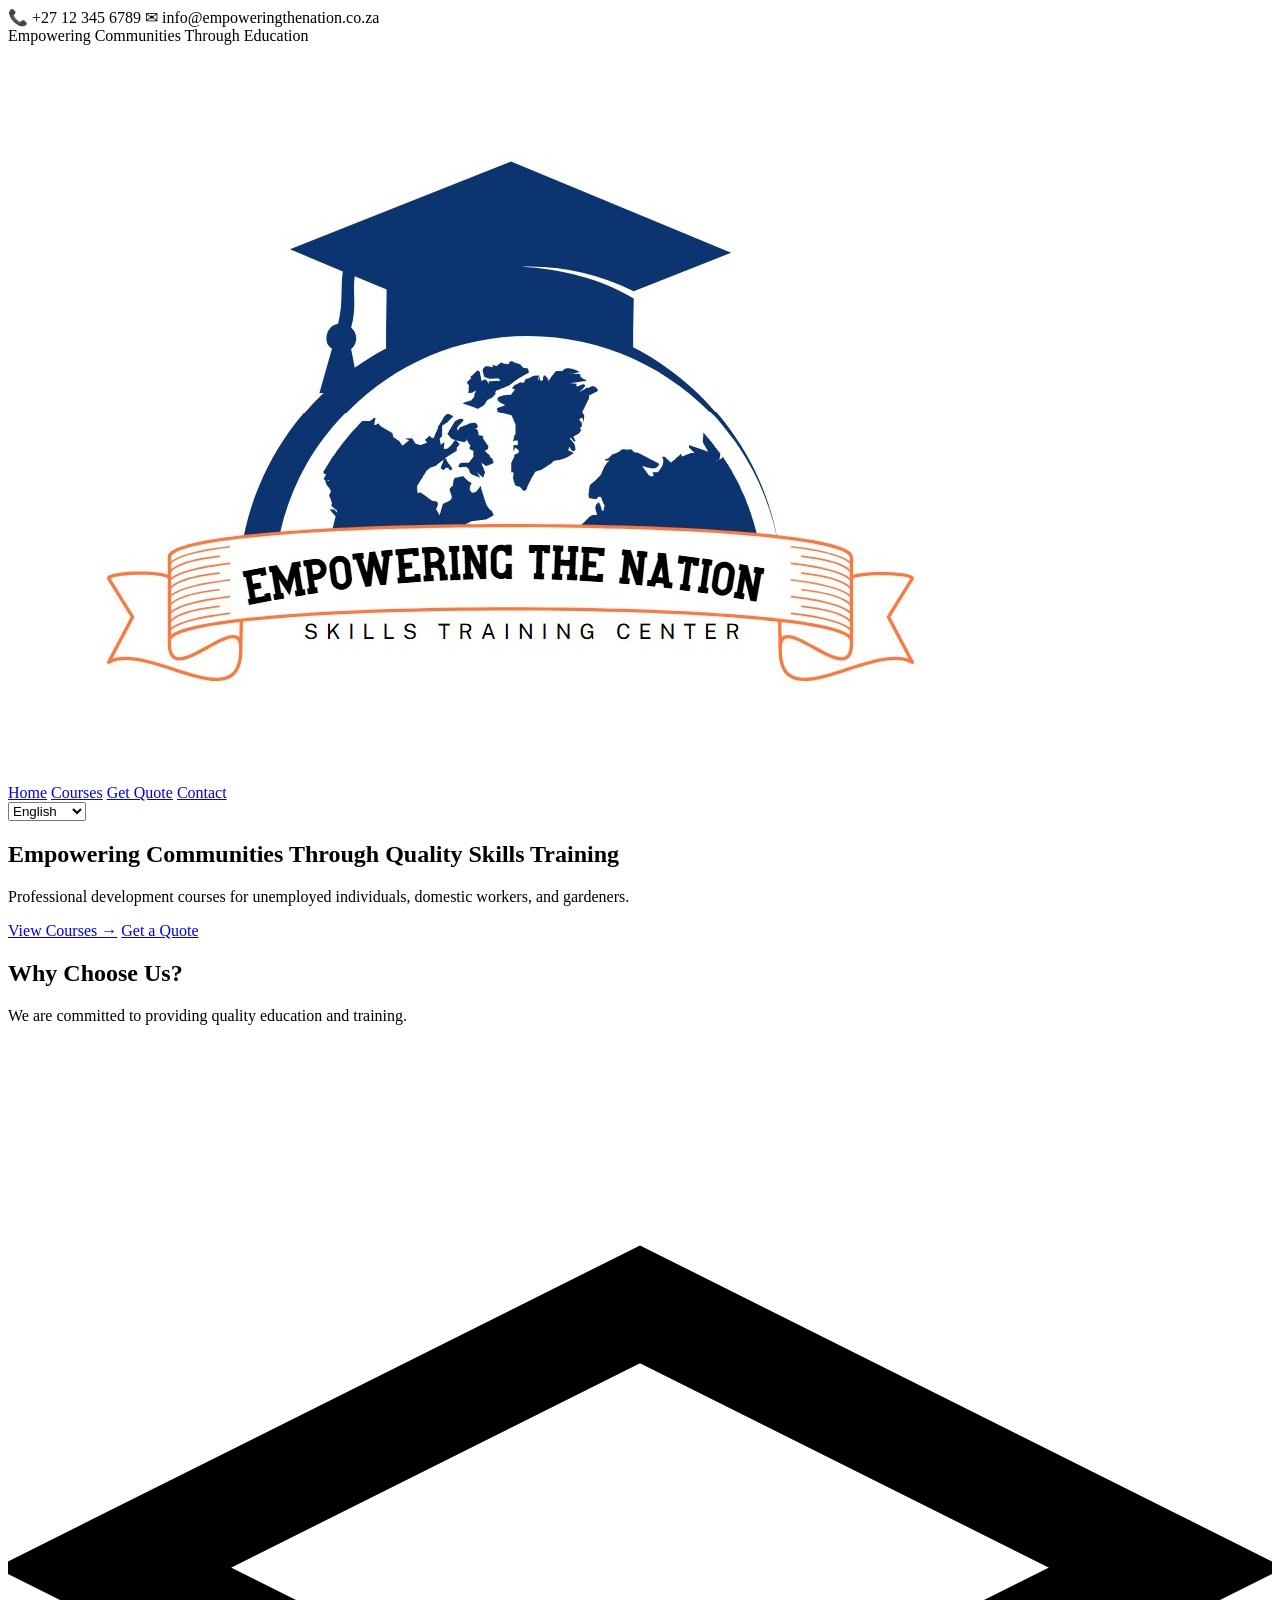
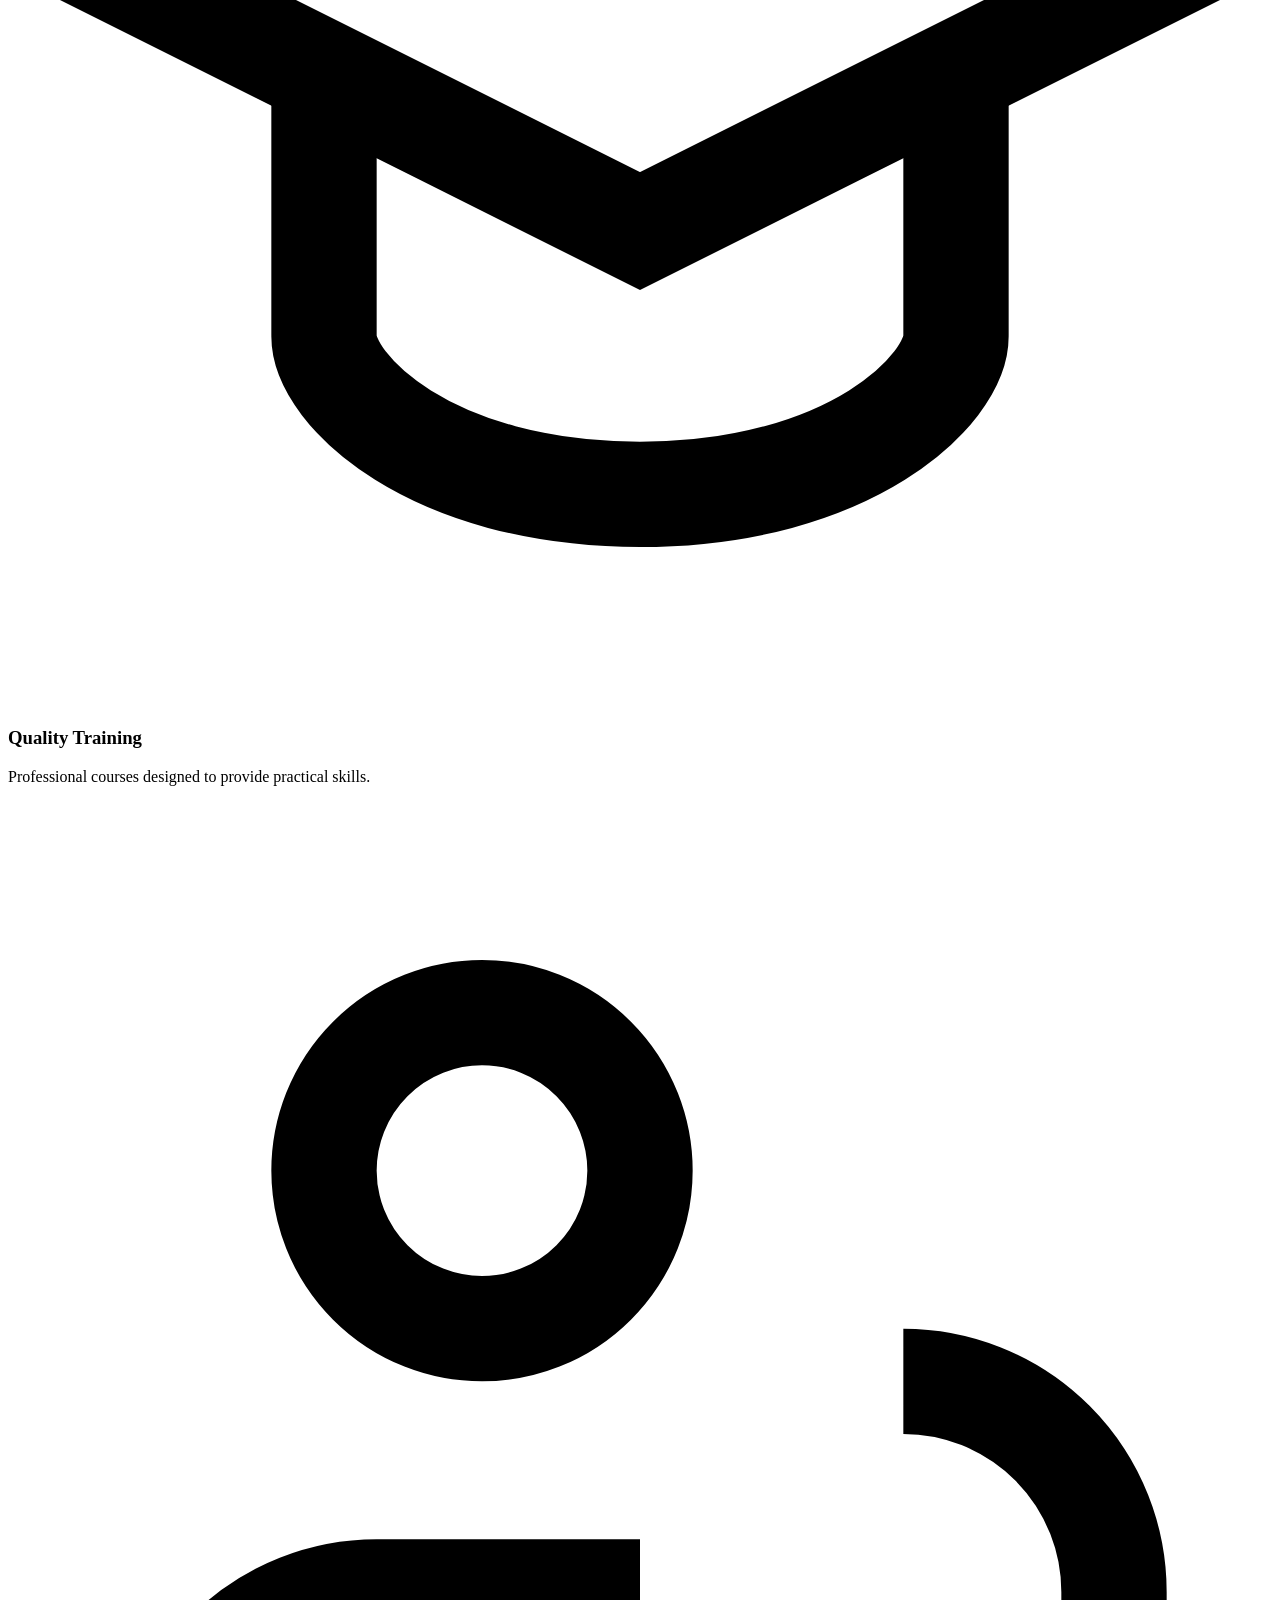
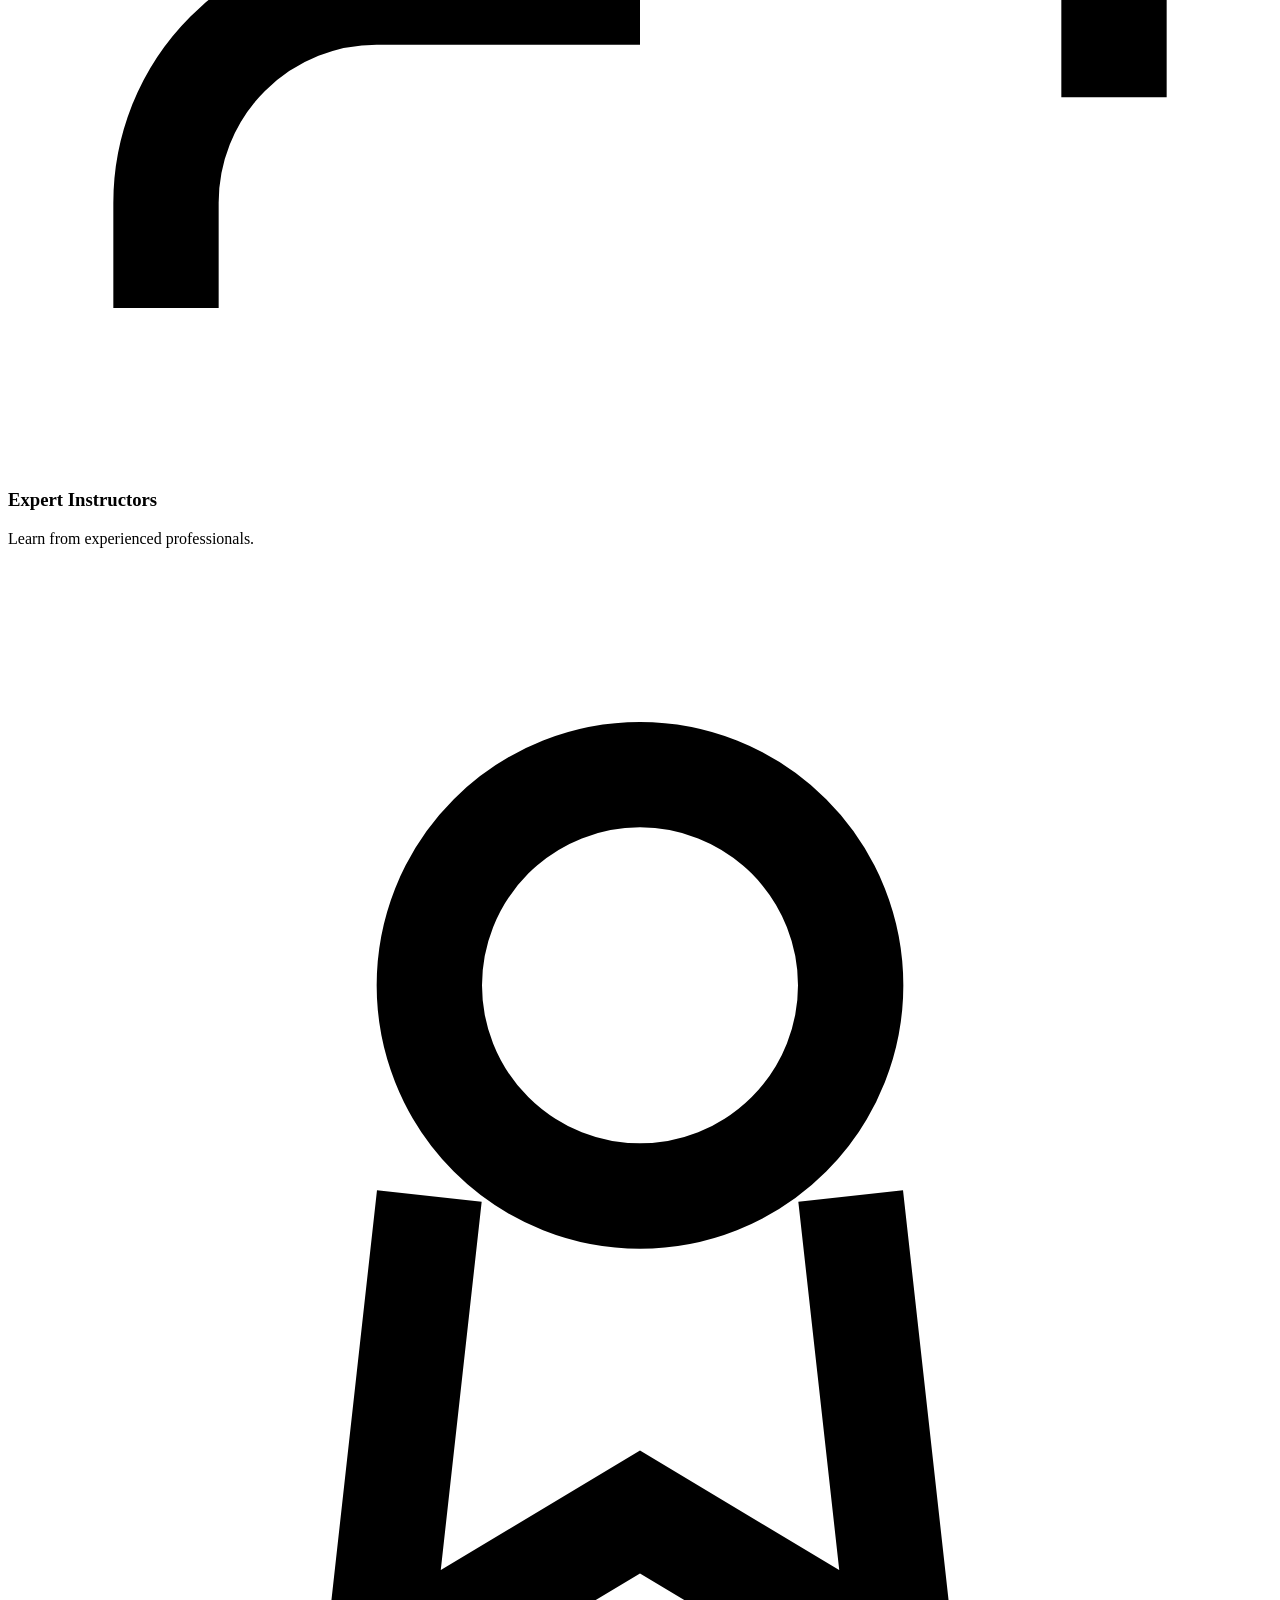
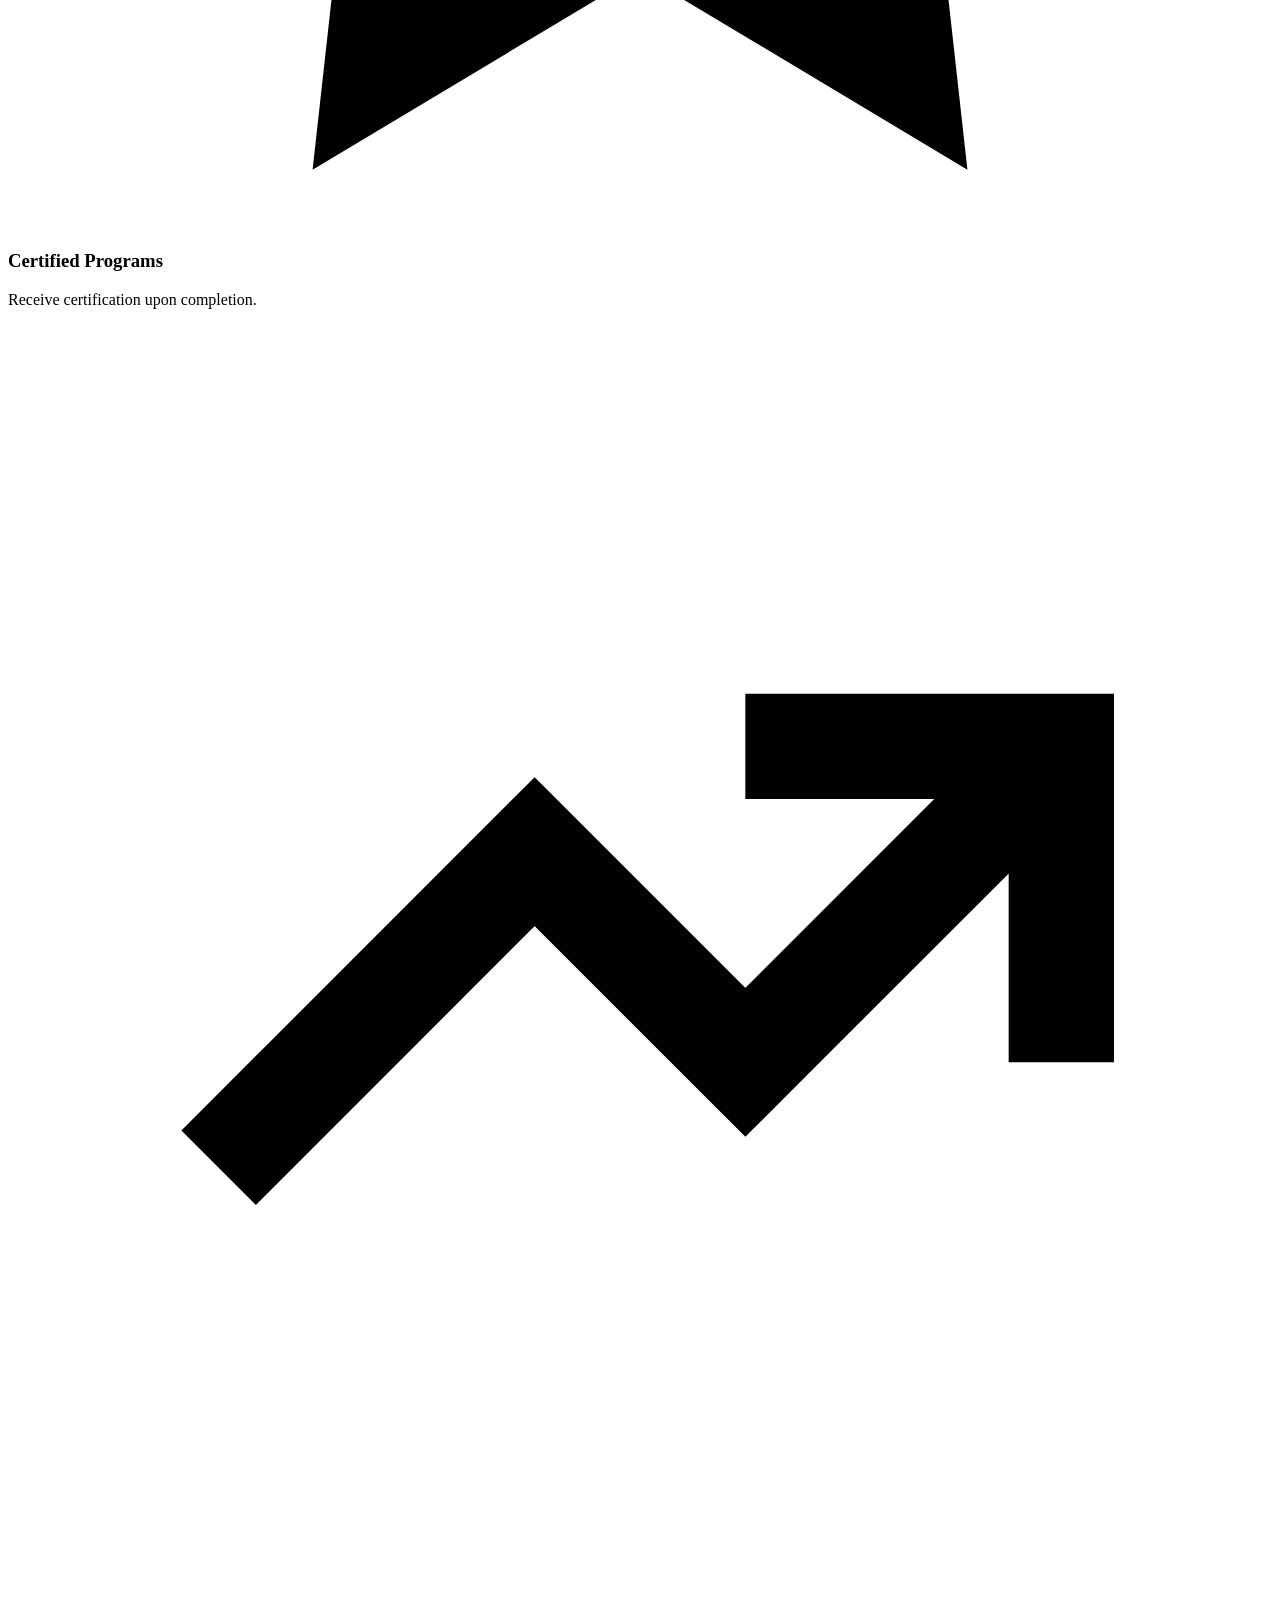
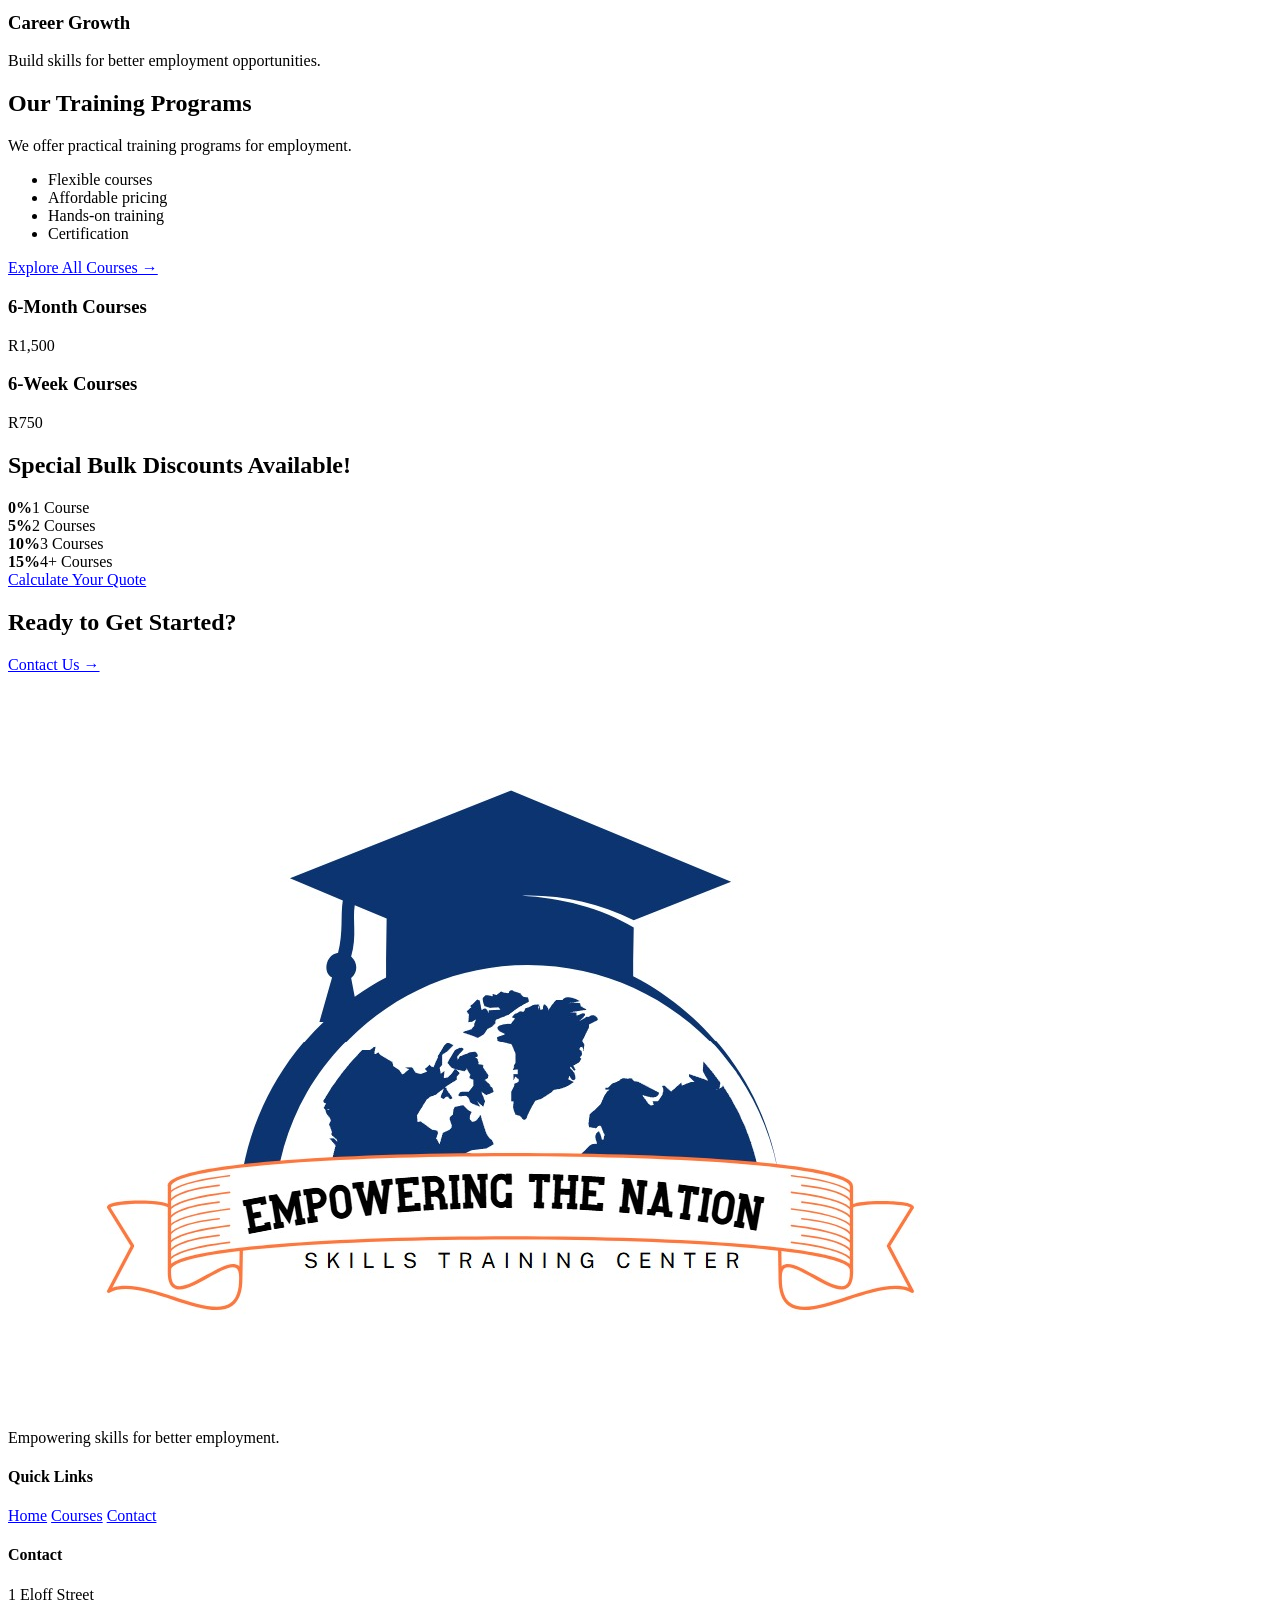
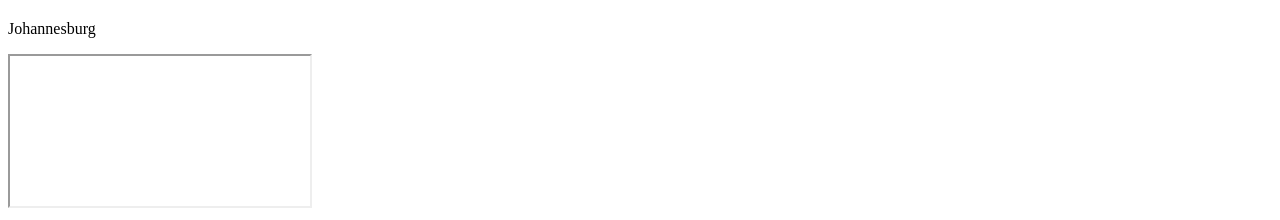
==== index.html @ 9f6699a8 "Initial commit" ====
<!DOCTYPE html>
<html lang="en">
<head>
  <meta charset="UTF-8" />
  <meta name="viewport" content="width=device-width, initial-scale=1.0"/>
  <title>Empowering the Nation | Home</title>
  <link rel="stylesheet" href="style.css"/>
</head>
<body>

<!-- TOP BAR -->
<div class="top-bar">
  <div class="container top-bar-inner">
    <div class="top-left">
      <span>📞 +27 12 345 6789</span>
      <span>✉ info@empoweringthenation.co.za</span>
    </div>
    <div class="top-right">
      <span>Empowering Communities Through Education</span>
    </div>
  </div>
</div>

<!-- HEADER -->
<header class="main-header">
  <div class="container nav-wrap">
    <img src="images/logo.png" class="logo-img"/>

    <nav class="main-nav">
      <a class="nav-link active" href="index.html">Home</a>
      <a class="nav-link" href="training-programs.html">Courses</a>
      <a class="nav-link" href="get-quote.html">Get Quote</a>
      <a class="nav-link" href="contact.html">Contact</a>
    </nav>

   <nav>
      <select id="language">
        <option>English</option>
        <option>Zulu</option>
        <option>Xhosa</option>
        <option>Afrikaans</option>
        <option>Sesotho</option>
      </select>
    </nav>
     
  </div>
</header>

<!-- HERO -->
<section class="hero">
  <div class="container">
    <h1>Empowering Communities Through Quality Skills Training</h1>
    <p class="hero-text">
      Professional development courses for unemployed individuals, domestic workers, and gardeners.
    </p>

    <div class="hero-buttons">
      <a href="training-programs.html" class="btn btn-primary">View Courses →</a>
      <a href="get-quote.html" class="btn btn-light">Get a Quote</a>
    </div>
  </div>
</section>

<!-- WHY SECTION -->
<section class="why-section">
  <div class="container">
    <h2>Why Choose Us?</h2>
    <p class="section-subtext">
      We are committed to providing quality education and training.
    </p>

    <div class="features-grid">

      <div class="feature-card">
        <div class="feature-icon">
          <svg viewBox="0 0 24 24" stroke="currentColor" fill="none" stroke-width="2">
            <path d="M2 10l10-5 10 5-10 5-10-5z"></path>
            <path d="M6 12v5c0 1 2 3 6 3s6-2 6-3v-5"></path>
          </svg>
        </div>
        <h3>Quality Training</h3>
        <p>Professional courses designed to provide practical skills.</p>
      </div>

      <div class="feature-card">
        <div class="feature-icon">
          <svg viewBox="0 0 24 24" stroke="currentColor" fill="none" stroke-width="2">
            <circle cx="9" cy="7" r="3"></circle>
            <path d="M17 11a4 4 0 0 1 4 4v2"></path>
            <path d="M3 21v-2a4 4 0 0 1 4-4h5"></path>
          </svg>
        </div>
        <h3>Expert Instructors</h3>
        <p>Learn from experienced professionals.</p>
      </div>

      <div class="feature-card">
        <div class="feature-icon">
          <svg viewBox="0 0 24 24" stroke="currentColor" fill="none" stroke-width="2">
            <circle cx="12" cy="8" r="4"></circle>
            <path d="M8 12l-1 9 5-3 5 3-1-9"></path>
          </svg>
        </div>
        <h3>Certified Programs</h3>
        <p>Receive certification upon completion.</p>
      </div>

      <div class="feature-card">
        <div class="feature-icon">
          <svg viewBox="0 0 24 24" stroke="currentColor" fill="none" stroke-width="2">
            <path d="M4 16l6-6 4 4 6-6"></path>
            <path d="M14 8h6v6"></path>
          </svg>
        </div>
        <h3>Career Growth</h3>
        <p>Build skills for better employment opportunities.</p>
      </div>

    </div>
  </div>
</section>

<!-- TRAINING -->
<section class="programs-preview">
  <div class="container preview-wrap">

    <div class="preview-left">
      <h2>Our Training Programs</h2>
      <p>We offer practical training programs for employment.</p>

      <ul class="benefits-list">
        <li>Flexible courses</li>
        <li>Affordable pricing</li>
        <li>Hands-on training</li>
        <li>Certification</li>
      </ul>

      <a href="#" class="btn preview-btn">Explore All Courses →</a>
    </div>

    <div class="preview-right">
      <div class="price-card blue-card">
        <h3>6-Month Courses</h3>
        <p>R1,500</p>
      </div>

      <div class="price-card orange-card">
        <h3>6-Week Courses</h3>
        <p>R750</p>
      </div>
    </div>

  </div>
</section>

<!-- BULK -->
<section class="bulk-home-section">
  <div class="container">
    <h2>Special Bulk Discounts Available!</h2>

    <div class="bulk-home-grid">
      <div class="bulk-home-card"><strong>0%</strong><span>1 Course</span></div>
      <div class="bulk-home-card"><strong>5%</strong><span>2 Courses</span></div>
      <div class="bulk-home-card"><strong>10%</strong><span>3 Courses</span></div>
      <div class="bulk-home-card"><strong>15%</strong><span>4+ Courses</span></div>
    </div>

    <a href="#" class="btn bulk-home-btn">Calculate Your Quote</a>
  </div>
</section>

<!-- READY -->
<section class="ready-white-section">
  <div class="container">
    <h2>Ready to Get Started?</h2>
    <a href="#" class="btn btn-primary">Contact Us →</a>
  </div>
</section>

<!-- FOOTER -->
<footer class="site-footer">
  <div class="container footer-grid">

    <div>
      <img src="images/logo.png" class="footer-logo-img"/>
      <p>Empowering skills for better employment.</p>
    </div>

    <div class="footer-links">
      <h4>Quick Links</h4>
      <a href="#">Home</a>
      <a href="#">Courses</a>
      <a href="#">Contact</a>
    </div>

    <div class="footer-contact">
      <h4>Contact</h4>
      <p>1 Eloff Street</p>
      <p>Johannesburg</p>
    </div>

    <div class="footer-map">
      <iframe src="https://www.google.com/maps?q=Johannesburg&output=embed"></iframe>
    </div>

  </div>
</footer>

</body>
</html>
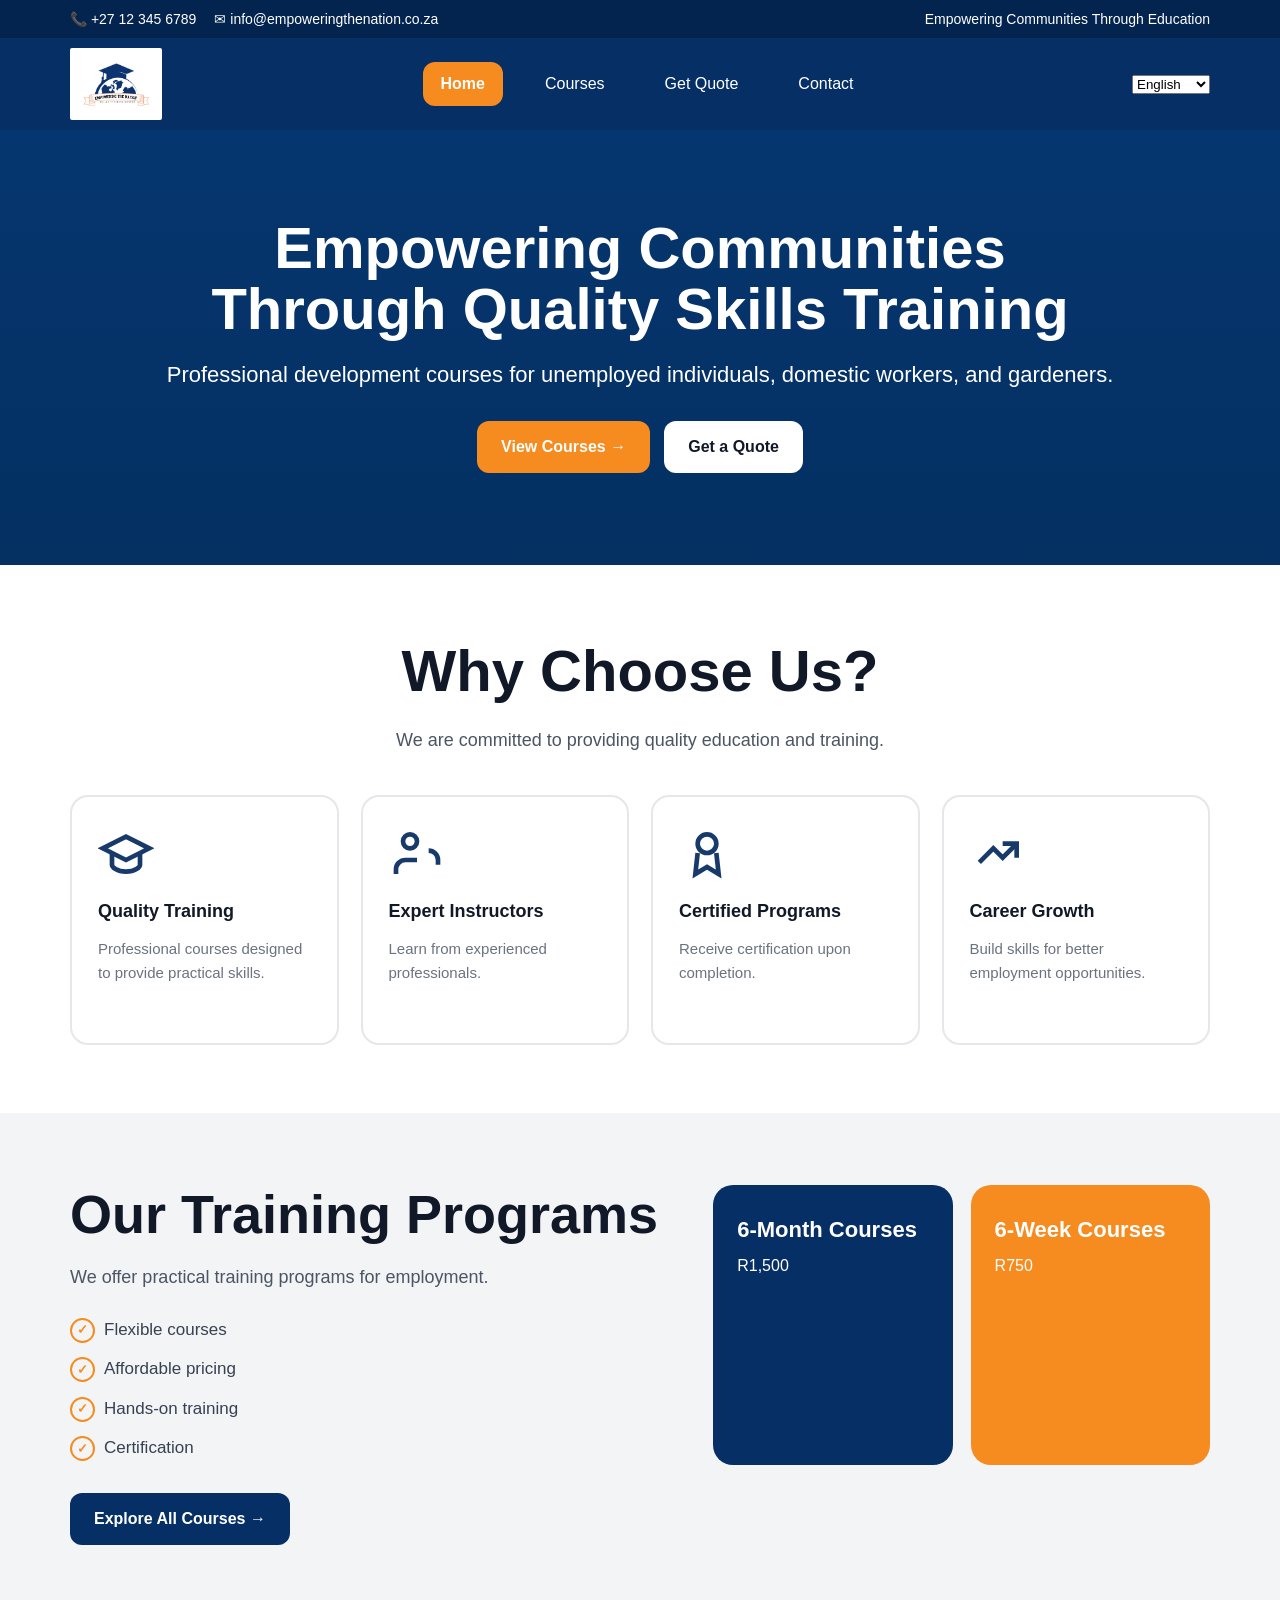
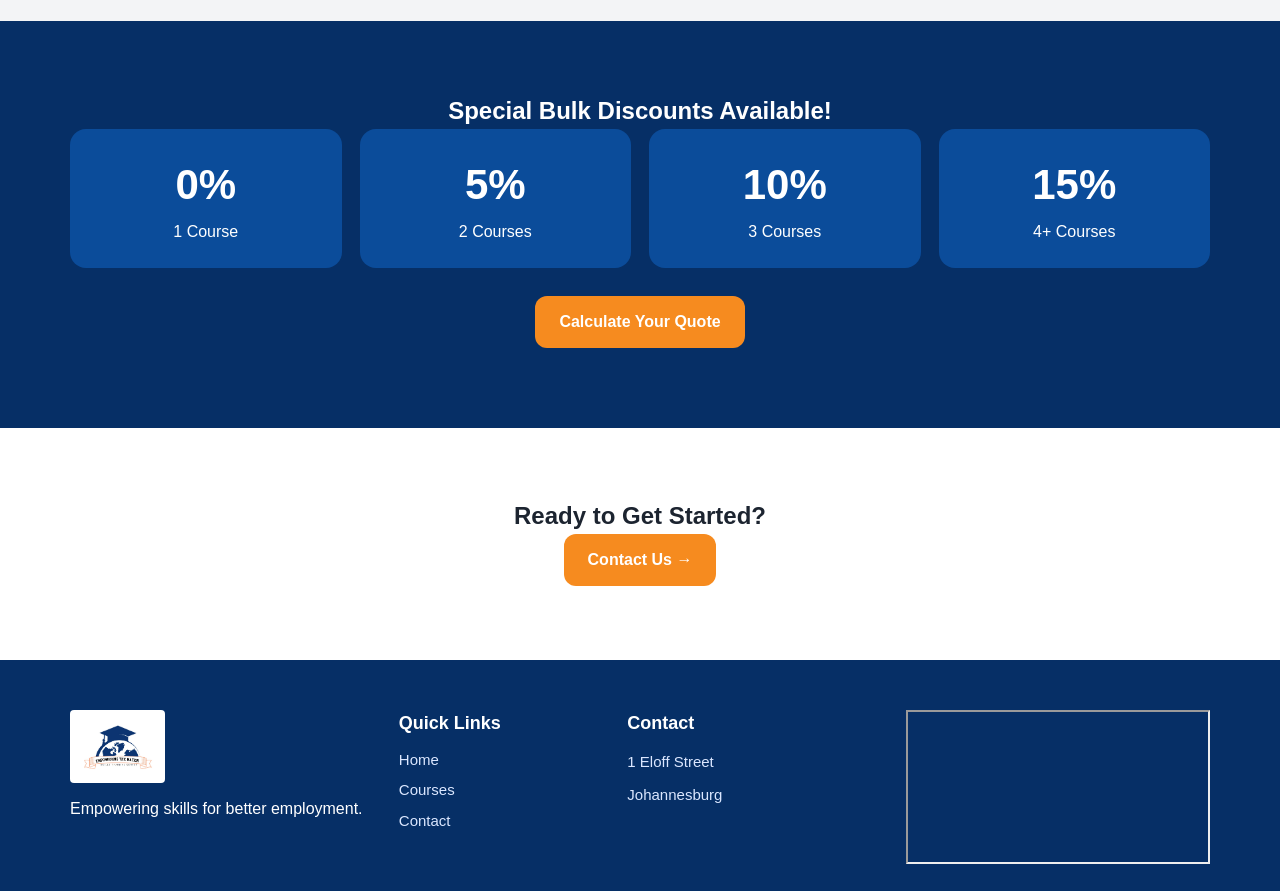
==== commit f5738330: "Updated course page with language selector" ====
--- a/index.html
+++ b/index.html
@@ -4,207 +4,727 @@
   <meta charset="UTF-8" />
   <meta name="viewport" content="width=device-width, initial-scale=1.0"/>
   <title>Empowering the Nation | Home</title>
-  <link rel="stylesheet" href="style.css"/>
+  <link rel="stylesheet" href="styles.css"/>
 </head>
 <body>
 
 <!-- TOP BAR -->
-<div class="top-bar">
-  <div class="container top-bar-inner">
-    <div class="top-left">
-      <span>📞 +27 12 345 6789</span>
-      <span>✉ info@empoweringthenation.co.za</span>
-    </div>
-    <div class="top-right">
-      <span>Empowering Communities Through Education</span>
-    </div>
+<div class="top-bar" id="top-bar">
+  <div class="container top-bar-inner" id="top-bar-inner">
+
+    <div class="top-left" id="top-left">
+      <span id="phone-text">📞 +27 12 345 6789</span>
+      <span id="email-text">✉ info@empoweringthenation.co.za</span>
+    </div>
+
+    <div class="top-right" id="top-right">
+      <span id="top-message">Empowering Communities Through Education</span>
+    </div>
+
   </div>
 </div>
 
 <!-- HEADER -->
-<header class="main-header">
-  <div class="container nav-wrap">
-    <img src="images/logo.png" class="logo-img"/>
-
-    <nav class="main-nav">
-      <a class="nav-link active" href="index.html">Home</a>
-      <a class="nav-link" href="training-programs.html">Courses</a>
-      <a class="nav-link" href="get-quote.html">Get Quote</a>
-      <a class="nav-link" href="contact.html">Contact</a>
+<header class="main-header" id="main-header">
+
+  <div class="container nav-wrap" id="nav-wrap">
+
+    <img 
+      src="images/logo.png" 
+      class="logo-img"
+      id="logo-img"
+      alt="Empowering the Nation Logo"
+    />
+
+    <!-- NAVIGATION -->
+    <nav class="main-nav" id="main-nav">
+      <a class="nav-link active" id="nav-home" href="index.html">Home</a>
+      <a class="nav-link" id="nav-courses" href="training-programs.html">Courses</a>
+      <a class="nav-link" id="nav-quote" href="get-quote.html">Get Quote</a>
+      <a class="nav-link" id="nav-contact" href="contact.html">Contact</a>
     </nav>
 
-   <nav>
-      <select id="language">
-        <option>English</option>
-        <option>Zulu</option>
-        <option>Xhosa</option>
-        <option>Afrikaans</option>
-        <option>Sesotho</option>
-      </select>
-    </nav>
-     
+   <select id="language">
+  <option value="en">English</option>
+  <option value="zu">Zulu</option>
+  <option value="xh">Xhosa</option>
+  <option value="af">Afrikaans</option>
+  <option value="st">Sesotho</option>
+</select>
+
   </div>
+
 </header>
 
-<!-- HERO -->
-<section class="hero">
-  <div class="container">
-    <h1>Empowering Communities Through Quality Skills Training</h1>
-    <p class="hero-text">
+<!-- HERO SECTION -->
+<section class="hero" id="hero-section">
+
+  <div class="container" id="hero-container">
+
+    <h1 id="hero-title">
+      Empowering Communities Through Quality Skills Training
+    </h1>
+
+    <p class="hero-text" id="hero-text">
       Professional development courses for unemployed individuals, domestic workers, and gardeners.
     </p>
 
-    <div class="hero-buttons">
-      <a href="training-programs.html" class="btn btn-primary">View Courses →</a>
-      <a href="get-quote.html" class="btn btn-light">Get a Quote</a>
-    </div>
+    <div class="hero-buttons" id="hero-buttons">
+
+      <a 
+        href="training-programs.html" 
+        class="btn btn-primary"
+        id="view-courses-btn"
+      >
+        View Courses →
+      </a>
+
+      <a 
+        href="get-quote.html" 
+        class="btn btn-light"
+        id="get-quote-btn"
+      >
+        Get a Quote
+      </a>
+
+    </div>
+
   </div>
+
 </section>
 
 <!-- WHY SECTION -->
-<section class="why-section">
-  <div class="container">
-    <h2>Why Choose Us?</h2>
-    <p class="section-subtext">
+<section class="why-section" id="why-section">
+
+  <div class="container" id="why-container">
+
+    <h2 id="why-title">Why Choose Us?</h2>
+
+    <p class="section-subtext" id="why-text">
       We are committed to providing quality education and training.
     </p>
 
-    <div class="features-grid">
-
-      <div class="feature-card">
-        <div class="feature-icon">
+    <!-- FEATURES -->
+    <div class="features-grid" id="features-grid">
+
+      <!-- FEATURE 1 -->
+      <div class="feature-card" id="feature-card-1">
+
+        <div class="feature-icon" id="feature-icon-1">
           <svg viewBox="0 0 24 24" stroke="currentColor" fill="none" stroke-width="2">
             <path d="M2 10l10-5 10 5-10 5-10-5z"></path>
             <path d="M6 12v5c0 1 2 3 6 3s6-2 6-3v-5"></path>
           </svg>
         </div>
-        <h3>Quality Training</h3>
-        <p>Professional courses designed to provide practical skills.</p>
-      </div>
-
-      <div class="feature-card">
-        <div class="feature-icon">
+
+        <h3 id="quality-title">Quality Training</h3>
+
+        <p id="quality-text">
+          Professional courses designed to provide practical skills.
+        </p>
+
+      </div>
+
+      <!-- FEATURE 2 -->
+      <div class="feature-card" id="feature-card-2">
+
+        <div class="feature-icon" id="feature-icon-2">
           <svg viewBox="0 0 24 24" stroke="currentColor" fill="none" stroke-width="2">
             <circle cx="9" cy="7" r="3"></circle>
             <path d="M17 11a4 4 0 0 1 4 4v2"></path>
             <path d="M3 21v-2a4 4 0 0 1 4-4h5"></path>
           </svg>
         </div>
-        <h3>Expert Instructors</h3>
-        <p>Learn from experienced professionals.</p>
-      </div>
-
-      <div class="feature-card">
-        <div class="feature-icon">
+
+        <h3 id="expert-title">Expert Instructors</h3>
+
+        <p id="expert-text">
+          Learn from experienced professionals.
+        </p>
+
+      </div>
+
+      <!-- FEATURE 3 -->
+      <div class="feature-card" id="feature-card-3">
+
+        <div class="feature-icon" id="feature-icon-3">
           <svg viewBox="0 0 24 24" stroke="currentColor" fill="none" stroke-width="2">
             <circle cx="12" cy="8" r="4"></circle>
             <path d="M8 12l-1 9 5-3 5 3-1-9"></path>
           </svg>
         </div>
-        <h3>Certified Programs</h3>
-        <p>Receive certification upon completion.</p>
-      </div>
-
-      <div class="feature-card">
-        <div class="feature-icon">
+
+        <h3 id="certified-title">Certified Programs</h3>
+
+        <p id="certified-text">
+          Receive certification upon completion.
+        </p>
+
+      </div>
+
+      <!-- FEATURE 4 -->
+      <div class="feature-card" id="feature-card-4">
+
+        <div class="feature-icon" id="feature-icon-4">
           <svg viewBox="0 0 24 24" stroke="currentColor" fill="none" stroke-width="2">
             <path d="M4 16l6-6 4 4 6-6"></path>
             <path d="M14 8h6v6"></path>
           </svg>
         </div>
-        <h3>Career Growth</h3>
-        <p>Build skills for better employment opportunities.</p>
-      </div>
-
-    </div>
+
+        <h3 id="career-title">Career Growth</h3>
+
+        <p id="career-text">
+          Build skills for better employment opportunities.
+        </p>
+
+      </div>
+
+    </div>
+
   </div>
+
 </section>
 
-<!-- TRAINING -->
-<section class="programs-preview">
-  <div class="container preview-wrap">
-
-    <div class="preview-left">
-      <h2>Our Training Programs</h2>
-      <p>We offer practical training programs for employment.</p>
-
-      <ul class="benefits-list">
-        <li>Flexible courses</li>
-        <li>Affordable pricing</li>
-        <li>Hands-on training</li>
-        <li>Certification</li>
+<!-- TRAINING PROGRAMS -->
+<section class="programs-preview" id="programs-preview">
+
+  <div class="container preview-wrap" id="preview-wrap">
+
+    <!-- LEFT -->
+    <div class="preview-left" id="preview-left">
+
+      <h2 id="programs-title">Our Training Programs</h2>
+
+      <p id="programs-text">
+        We offer practical training programs for employment.
+      </p>
+
+      <ul class="benefits-list" id="benefits-list">
+        <li id="benefit-1">Flexible courses</li>
+        <li id="benefit-2">Affordable pricing</li>
+        <li id="benefit-3">Hands-on training</li>
+        <li id="benefit-4">Certification</li>
       </ul>
 
-      <a href="#" class="btn preview-btn">Explore All Courses →</a>
-    </div>
-
-    <div class="preview-right">
-      <div class="price-card blue-card">
-        <h3>6-Month Courses</h3>
-        <p>R1,500</p>
-      </div>
-
-      <div class="price-card orange-card">
-        <h3>6-Week Courses</h3>
-        <p>R750</p>
-      </div>
+      <a href="#" class="btn preview-btn" id="explore-courses-btn">
+        Explore All Courses →
+      </a>
+
+    </div>
+
+    <!-- RIGHT -->
+    <div class="preview-right" id="preview-right">
+
+      <div class="price-card blue-card" id="six-month-card">
+        <h3 id="six-month-title">6-Month Courses</h3>
+        <p id="six-month-price">R1,500</p>
+      </div>
+
+      <div class="price-card orange-card" id="six-week-card">
+        <h3 id="six-week-title">6-Week Courses</h3>
+        <p id="six-week-price">R750</p>
+      </div>
+
     </div>
 
   </div>
+
 </section>
 
-<!-- BULK -->
-<section class="bulk-home-section">
-  <div class="container">
-    <h2>Special Bulk Discounts Available!</h2>
-
-    <div class="bulk-home-grid">
-      <div class="bulk-home-card"><strong>0%</strong><span>1 Course</span></div>
-      <div class="bulk-home-card"><strong>5%</strong><span>2 Courses</span></div>
-      <div class="bulk-home-card"><strong>10%</strong><span>3 Courses</span></div>
-      <div class="bulk-home-card"><strong>15%</strong><span>4+ Courses</span></div>
-    </div>
-
-    <a href="#" class="btn bulk-home-btn">Calculate Your Quote</a>
+<!-- BULK DISCOUNTS -->
+<section class="bulk-home-section" id="bulk-home-section">
+
+  <div class="container" id="bulk-container">
+
+    <h2 id="bulk-title">Special Bulk Discounts Available!</h2>
+
+    <div class="bulk-home-grid" id="bulk-grid">
+
+      <div class="bulk-home-card" id="bulk-card-1">
+        <strong id="discount-1">0%</strong>
+        <span id="discount-text-1">1 Course</span>
+      </div>
+
+      <div class="bulk-home-card" id="bulk-card-2">
+        <strong id="discount-2">5%</strong>
+        <span id="discount-text-2">2 Courses</span>
+      </div>
+
+      <div class="bulk-home-card" id="bulk-card-3">
+        <strong id="discount-3">10%</strong>
+        <span id="discount-text-3">3 Courses</span>
+      </div>
+
+      <div class="bulk-home-card" id="bulk-card-4">
+        <strong id="discount-4">15%</strong>
+        <span id="discount-text-4">4+ Courses</span>
+      </div>
+
+    </div>
+
+    <a href="#" class="btn bulk-home-btn" id="calculate-quote-btn">
+      Calculate Your Quote
+    </a>
+
   </div>
+
 </section>
 
-<!-- READY -->
-<section class="ready-white-section">
-  <div class="container">
-    <h2>Ready to Get Started?</h2>
-    <a href="#" class="btn btn-primary">Contact Us →</a>
+<!-- READY SECTION -->
+<section class="ready-white-section" id="ready-section">
+
+  <div class="container" id="ready-container">
+
+    <h2 id="ready-title">Ready to Get Started?</h2>
+
+    <a href="#" class="btn btn-primary" id="contact-btn">
+      Contact Us →
+    </a>
+
   </div>
+
 </section>
 
 <!-- FOOTER -->
-<footer class="site-footer">
-  <div class="container footer-grid">
-
-    <div>
-      <img src="images/logo.png" class="footer-logo-img"/>
-      <p>Empowering skills for better employment.</p>
-    </div>
-
-    <div class="footer-links">
-      <h4>Quick Links</h4>
-      <a href="#">Home</a>
-      <a href="#">Courses</a>
-      <a href="#">Contact</a>
-    </div>
-
-    <div class="footer-contact">
-      <h4>Contact</h4>
-      <p>1 Eloff Street</p>
-      <p>Johannesburg</p>
-    </div>
-
-    <div class="footer-map">
-      <iframe src="https://www.google.com/maps?q=Johannesburg&output=embed"></iframe>
+<footer class="site-footer" id="site-footer">
+
+  <div class="container footer-grid" id="footer-grid">
+
+    <!-- FOOTER LOGO -->
+    <div id="footer-about">
+
+      <img 
+        src="images/logo.png" 
+        class="footer-logo-img"
+        id="footer-logo"
+        alt="Footer Logo"
+      />
+
+      <p id="footer-description">
+        Empowering skills for better employment.
+      </p>
+
+    </div>
+
+    <!-- FOOTER LINKS -->
+    <div class="footer-links" id="footer-links">
+
+      <h4 id="footer-links-title">Quick Links</h4>
+
+      <a href="#" id="footer-home-link">Home</a>
+      <a href="#" id="footer-courses-link">Courses</a>
+      <a href="#" id="footer-contact-link">Contact</a>
+
+    </div>
+
+    <!-- FOOTER CONTACT -->
+    <div class="footer-contact" id="footer-contact">
+
+      <h4 id="footer-contact-title">Contact</h4>
+
+      <p id="footer-address-1">1 Eloff Street</p>
+      <p id="footer-address-2">Johannesburg</p>
+
+    </div>
+
+    <!-- MAP -->
+    <div class="footer-map" id="footer-map">
+
+      <iframe 
+        id="map-frame"
+        src="https://www.google.com/maps?q=Johannesburg&output=embed">
+      </iframe>
+
     </div>
 
   </div>
+
 </footer>
 
+<script>
+document.addEventListener("DOMContentLoaded", () => {
+
+ const translations = {
+  en: {
+    phone: "📞 +27 12 345 6789",
+    email: "✉ info@empoweringthenation.co.za",
+    topMessage: "Empowering Communities Through Education",
+
+    navHome: "Home",
+    navCourses: "Courses",
+    navQuote: "Get Quote",
+    navContact: "Contact",
+
+    heroTitle: "Empowering Communities Through Quality Skills Training",
+    heroText: "Professional development courses for unemployed individuals, domestic workers, and gardeners.",
+    viewCourses: "View Courses →",
+    getQuote: "Get a Quote",
+
+    whyTitle: "Why Choose Us?",
+    whyText: "We are committed to providing quality education and training.",
+
+    qualityTitle: "Quality Training",
+    qualityText: "Professional courses designed to provide practical skills.",
+
+    expertTitle: "Expert Instructors",
+    expertText: "Learn from experienced professionals.",
+
+    certifiedTitle: "Certified Programs",
+    certifiedText: "Receive certification upon completion.",
+
+    careerTitle: "Career Growth",
+    careerText: "Build skills for better employment opportunities.",
+
+    programsTitle: "Our Training Programs",
+    programsText: "We offer practical training programs for employment.",
+
+    benefit1: "Flexible courses",
+    benefit2: "Affordable pricing",
+    benefit3: "Hands-on training",
+    benefit4: "Certification",
+
+    exploreCourses: "Explore All Courses →",
+
+    sixMonth: "6-Month Courses",
+    sixWeek: "6-Week Courses",
+
+    bulkTitle: "Special Bulk Discounts Available!",
+    discount1: "1 Course",
+    discount2: "2 Courses",
+    discount3: "3 Courses",
+    discount4: "4+ Courses",
+
+    calculateQuote: "Calculate Your Quote",
+
+    readyTitle: "Ready to Get Started?",
+    contactBtn: "Contact Us →",
+
+    footerDesc: "Empowering skills for better employment.",
+    quickLinks: "Quick Links",
+    footerContact: "Contact"
+  },
+
+  zu: {
+    phone: "📞 +27 12 345 6789",
+    email: "✉ info@empoweringthenation.co.za",
+    topMessage: "Sithuthukisa imiphakathi ngemfundo",
+
+    navHome: "Ikhaya",
+    navCourses: "Izifundo",
+    navQuote: "Thola i-Quote",
+    navContact: "Xhumana",
+
+    heroTitle: "Sithuthukisa imiphakathi ngamakhono asezingeni eliphezulu",
+    heroText: "Izifundo zokuthuthukisa amakhono abantu abangasebenzi, abasebenzi basekhaya nabalimi.",
+    viewCourses: "Buka Izifundo →",
+    getQuote: "Thola i-Quote",
+
+    whyTitle: "Kungani ukhethe thina?",
+    whyText: "Sizinikele ekunikezeni imfundo esezingeni eliphezulu.",
+
+    qualityTitle: "Ukuqeqeshwa Okuseqophelweni",
+    qualityText: "Izifundo ezikwenza uthole amakhono asebenzayo.",
+
+    expertTitle: "Abafundisi Abanolwazi",
+    expertText: "Funda kochwepheshe.",
+
+    certifiedTitle: "Izitifiketi Ezisemthethweni",
+    certifiedText: "Uthola isitifiketi uma uqeda.",
+
+    careerTitle: "Ukuthuthuka Komsebenzi",
+    careerText: "Yakha amakhono akho emisebenzi engcono.",
+
+    programsTitle: "Izinhlelo Zethu Zokuqeqesha",
+    programsText: "Sinikeza ukuqeqeshwa okusebenzayo.",
+
+    benefit1: "Izifundo eziguquguqukayo",
+    benefit2: "Izindleko eziphansi",
+    benefit3: "Ukuqeqeshwa okusebenzayo",
+    benefit4: "Isitifiketi",
+
+    exploreCourses: "Buka Zonke Izifundo →",
+
+    sixMonth: "Izifundo Zonyaka",
+    sixWeek: "Izifundo Zamasonto Ayisi-6",
+
+    bulkTitle: "Izaphulelo Ezikhethekile!",
+    discount1: "Isifundo 1",
+    discount2: "Izifundo 2",
+    discount3: "Izifundo 3",
+    discount4: "4+ Izifundo",
+
+    calculateQuote: "Bala i-Quote Yakho",
+
+    readyTitle: "Usukulungele Ukuqala?",
+    contactBtn: "Xhumana Nathi →",
+
+    footerDesc: "Sithuthukisa amakhono omsebenzi ongcono.",
+    quickLinks: "Izixhumanisi",
+    footerContact: "Xhumana"
+  },
+
+  // XHOSA
+  xh: {
+    phone: "📞 +27 12 345 6789",
+    email: "✉ info@empoweringthenation.co.za",
+    topMessage: "Siphuhlisa uluntu ngemfundo",
+
+    navHome: "Ekhaya",
+    navCourses: "Izifundo",
+    navQuote: "Fumana i-Quote",
+    navContact: "Qhagamshelana",
+
+    heroTitle: "Siphuhlisa uluntu ngezakhono ezisemgangathweni",
+    heroText: "Izifundo zophuhliso kubantu abangaphangeliyo, abasebenzi basekhaya nabalimi.",
+    viewCourses: "Jonga Izifundo →",
+    getQuote: "Fumana i-Quote",
+
+    whyTitle: "Kutheni ukhetha thina?",
+    whyText: "Sizibophelele kwimfundo esemgangathweni.",
+
+    qualityTitle: "Uqeqesho olusemgangathweni",
+    qualityText: "Izifundo ezikunika izakhono ezisebenzayo.",
+
+    expertTitle: "Abafundisi abanamava",
+    expertText: "Funda kwiingcali.",
+
+    certifiedTitle: "Iinkqubo eziqinisekisiweyo",
+    certifiedText: "Fumana isatifikethi xa ugqibile.",
+
+    careerTitle: "Uphuhliso lomsebenzi",
+    careerText: "Yakha izakhono zomsebenzi ongcono.",
+
+    programsTitle: "Iinkqubo zethu zoqeqesho",
+    programsText: "Sinikezela ngoqeqesho olusebenzayo.",
+
+    benefit1: "Izifundo eziguquguqukayo",
+    benefit2: "Amaxabiso afikelelekayo",
+    benefit3: "Uqeqesho olusebenzayo",
+    benefit4: "Isatifikethi",
+
+    exploreCourses: "Jonga zonke izifundo →",
+
+    sixMonth: "Iinyanga ezi-6",
+    sixWeek: "Iiveki ezi-6",
+
+    bulkTitle: "Izaphulelo ezikhethekileyo!",
+    discount1: "Isifundo 1",
+    discount2: "Izifundo 2",
+    discount3: "Izifundo 3",
+    discount4: "4+ Izifundo",
+
+    calculateQuote: "Bala i-Quote yakho",
+
+    readyTitle: "Ulungele ukuqala?",
+    contactBtn: "Qhagamshelana nathi →",
+
+    footerDesc: "Siphuhlisa izakhono zomsebenzi ongcono.",
+    quickLinks: "Iikhonkco",
+    footerContact: "Qhagamshelana"
+  },
+
+  // AFRIKAANS
+  af: {
+    phone: "📞 +27 12 345 6789",
+    email: "✉ info@empoweringthenation.co.za",
+    topMessage: "Bemagtig gemeenskappe deur onderwys",
+
+    navHome: "Tuis",
+    navCourses: "Kursusse",
+    navQuote: "Kry Kwotasie",
+    navContact: "Kontak",
+
+    heroTitle: "Bemagtig gemeenskappe met kwaliteit vaardigheidsopleiding",
+    heroText: "Professionele kursusse vir werklose individue, huishulpe en tuiniers.",
+    viewCourses: "Sien Kursusse →",
+    getQuote: "Kry Kwotasie",
+
+    whyTitle: "Hoekom ons kies?",
+    whyText: "Ons bied kwaliteit onderwys en opleiding.",
+
+    qualityTitle: "Kwaliteit opleiding",
+    qualityText: "Praktiese vaardighede-gedrewe kursusse.",
+
+    expertTitle: "Deskundige instrukteurs",
+    expertText: "Leer van ervare professionele mense.",
+
+    certifiedTitle: "Gesertifiseerde programme",
+    certifiedText: "Ontvang sertifisering na voltooiing.",
+
+    careerTitle: "Loopbaangroei",
+    careerText: "Bou vaardighede vir beter werk.",
+
+    programsTitle: "Ons opleidingsprogramme",
+    programsText: "Praktiese opleiding vir werk.",
+
+    benefit1: "Buigsame kursusse",
+    benefit2: "Bekostigbaar",
+    benefit3: "Praktiese opleiding",
+    benefit4: "Sertifisering",
+
+    exploreCourses: "Verken kursusse →",
+
+    sixMonth: "6 Maande kursusse",
+    sixWeek: "6 weke kursusse",
+
+    bulkTitle: "Spesiale afslag beskikbaar!",
+    discount1: "1 Kursus",
+    discount2: "2 Kursusse",
+    discount3: "3 Kursusse",
+    discount4: "4+ Kursusse",
+
+    calculateQuote: "Bereken jou kwotasie",
+
+    readyTitle: "Gereed om te begin?",
+    contactBtn: "Kontak Ons →",
+
+    footerDesc: "Bemagtig vaardighede vir beter werk.",
+    quickLinks: "Vinnige skakels",
+    footerContact: "Kontak"
+  },
+
+  // SESOTHO
+  st: {
+    phone: "📞 +27 12 345 6789",
+    email: "✉ info@empoweringthenation.co.za",
+    topMessage: "Re matlafatsa sechaba ka thuto",
+
+    navHome: "Lehae",
+    navCourses: "Lithuto",
+    navQuote: "Fumana Quote",
+    navContact: "Ikopanye",
+
+    heroTitle: "Re matlafatsa sechaba ka koetliso ea litsebo",
+    heroText: "Lithuto tsa batho ba hlokang mosebetsi, basebetsi ba malapeng le balemi.",
+    viewCourses: "Sheba Lithuto →",
+    getQuote: "Fumana Quote",
+
+    whyTitle: "Hobaneng re khethoe?",
+    whyText: "Re ikemiselitse ho fana ka thuto ea boleng.",
+
+    qualityTitle: "Koetliso ea boleng",
+    qualityText: "Lithuto tsa litsebo tse sebetsang.",
+
+    expertTitle: "Bakoetlisi ba nang le boiphihlelo",
+    expertText: "Ithute ho litsebi.",
+
+    certifiedTitle: "Mananeo a netefalitsoeng",
+    certifiedText: "Fumana setifikeiti ha u qeta.",
+
+    careerTitle: "Khatelo-pele ea mosebetsi",
+    careerText: "Haha litsebo tsa mosebetsi o betere.",
+
+    programsTitle: "Mananeo a rona a koetliso",
+    programsText: "Koetliso e sebetsang bakeng sa mosebetsi.",
+
+    benefit1: "Lithuto tse feto-fetohang",
+    benefit2: "Theko e tlase",
+    benefit3: "Koetliso e sebetsang",
+    benefit4: "Setifikeiti",
+
+    exploreCourses: "Sheba lithuto tsohle →",
+
+    sixMonth: "Likhoeli tse 6",
+    sixWeek: "Libeke tse 6",
+
+    bulkTitle: "Theolelo e khethehileng!",
+    discount1: "Thuto e le 1",
+    discount2: "Lithuto tse 2",
+    discount3: "Lithuto tse 3",
+    discount4: "4+ Lithuto",
+
+    calculateQuote: "Bala Quote ea hau",
+
+    readyTitle: "U loketse ho qala?",
+    contactBtn: "Ikopanye →",
+
+    footerDesc: "Re matlafatsa litsebo tsa mosebetsi o betere.",
+    quickLinks: "Lihokelo",
+    footerContact: "Ikopanye"
+  }
+};
+
+  const elements = {
+    phone: document.getElementById("phone-text"),
+    email: document.getElementById("email-text"),
+    topMessage: document.getElementById("top-message"),
+
+    navHome: document.getElementById("nav-home"),
+    navCourses: document.getElementById("nav-courses"),
+    navQuote: document.getElementById("nav-quote"),
+    navContact: document.getElementById("nav-contact"),
+
+    heroTitle: document.getElementById("hero-title"),
+    heroText: document.getElementById("hero-text"),
+    viewCourses: document.getElementById("view-courses-btn"),
+    getQuote: document.getElementById("get-quote-btn"),
+
+    whyTitle: document.getElementById("why-title"),
+    whyText: document.getElementById("why-text"),
+
+    qualityTitle: document.getElementById("quality-title"),
+    qualityText: document.getElementById("quality-text"),
+
+    expertTitle: document.getElementById("expert-title"),
+    expertText: document.getElementById("expert-text"),
+
+    certifiedTitle: document.getElementById("certified-title"),
+    certifiedText: document.getElementById("certified-text"),
+
+    careerTitle: document.getElementById("career-title"),
+    careerText: document.getElementById("career-text"),
+
+    programsTitle: document.getElementById("programs-title"),
+    programsText: document.getElementById("programs-text"),
+
+    benefit1: document.getElementById("benefit-1"),
+    benefit2: document.getElementById("benefit-2"),
+    benefit3: document.getElementById("benefit-3"),
+    benefit4: document.getElementById("benefit-4"),
+
+    exploreCourses: document.getElementById("explore-courses-btn"),
+
+    sixMonth: document.getElementById("six-month-title"),
+    sixWeek: document.getElementById("six-week-title"),
+
+    bulkTitle: document.getElementById("bulk-title"),
+
+    discount1: document.getElementById("discount-text-1"),
+    discount2: document.getElementById("discount-text-2"),
+    discount3: document.getElementById("discount-text-3"),
+    discount4: document.getElementById("discount-text-4"),
+
+    calculateQuote: document.getElementById("calculate-quote-btn"),
+
+    readyTitle: document.getElementById("ready-title"),
+    contactBtn: document.getElementById("contact-btn"),
+
+    footerDesc: document.getElementById("footer-description"),
+    quickLinks: document.getElementById("footer-links-title"),
+    footerContact: document.getElementById("footer-contact-title")
+  };
+
+  const languageSelect = document.getElementById("language");
+
+  function setLanguage(lang) {
+    const t = translations[lang];
+    if (!t) return;
+
+    Object.keys(elements).forEach(key => {
+      if (elements[key] && t[key]) {
+        elements[key].textContent = t[key];
+      }
+    });
+  }
+
+  languageSelect.addEventListener("change", (e) => {
+  setLanguage(e.target.value);
+});
+
+});
+</script>
+
 </body>
-</html>+</html>
+
--- a/styles.css
+++ b/styles.css
@@ -0,0 +1,1230 @@
+:root {
+  --navy: #062f66;
+  --navy-dark: #03244f;
+  --orange: #f68b1f;
+  --white: #ffffff;
+  --section-bg: #f3f4f6;
+  --text: #1c2430;
+  --muted: #6b7280;
+  --border: #e5e7eb;
+}
+
+* {
+  margin: 0;
+  padding: 0;
+  box-sizing: border-box;
+}
+
+body {
+  font-family: Arial, sans-serif;
+  color: var(--text);
+  background: var(--white);
+  line-height: 1.5;
+}
+
+.container {
+  width: min(1140px, 92%);
+  margin: 0 auto;
+}
+
+img {
+  max-width: 100%;
+  display: block;
+}
+
+/* TOP BAR */
+.top-bar {
+  background: var(--navy-dark);
+  color: var(--white);
+  font-size: 14px;
+}
+
+.top-bar-inner {
+  min-height: 38px;
+  display: flex;
+  justify-content: space-between;
+  align-items: center;
+  gap: 16px;
+}
+
+.top-left,
+.top-right {
+  display: flex;
+  align-items: center;
+  gap: 18px;
+  flex-wrap: wrap;
+}
+
+/* HEADER */
+.main-header {
+  background: var(--navy);
+}
+
+.nav-wrap {
+  min-height: 92px;
+  display: flex;
+  justify-content: space-between;
+  align-items: center;
+  gap: 20px;
+}
+
+.logo-area {
+  display: flex;
+  align-items: center;
+}
+
+.logo-img {
+  width: 92px;
+  background: #fff;
+  padding: 6px;
+  border-radius: 2px;
+}
+
+.main-nav {
+  display: flex;
+  gap: 24px;
+  align-items: center;
+  flex-wrap: wrap;
+}
+
+.nav-link {
+  color: #fff;
+  text-decoration: none;
+  padding: 10px 18px;
+  border-radius: 12px;
+  font-weight: 500;
+  transition: 0.2s ease;
+}
+
+.nav-link:hover {
+  background: rgba(255, 255, 255, 0.08);
+}
+
+.nav-link.active {
+  background: var(--orange);
+  font-weight: 700;
+}
+
+/* HERO */
+.hero {
+  background: linear-gradient(180deg, #06366f 0%, #043062 100%);
+  color: #fff;
+  text-align: center;
+  padding: 88px 0 92px;
+  position: relative;
+  overflow: hidden;
+}
+
+.hero-overlay,
+.hero-watermark {
+  display: none;
+}
+
+.hero h1 {
+  font-size: 58px;
+  line-height: 1.05;
+  max-width: 980px;
+  margin: 0 auto 18px;
+  font-weight: 800;
+}
+
+.hero-text {
+  font-size: 22px;
+  max-width: 980px;
+  margin: 0 auto 30px;
+}
+
+.hero-buttons {
+  display: flex;
+  justify-content: center;
+  gap: 14px;
+  flex-wrap: wrap;
+}
+
+/* BUTTONS */
+.btn {
+  display: inline-flex;
+  align-items: center;
+  justify-content: center;
+  gap: 8px;
+  padding: 14px 24px;
+  border-radius: 12px;
+  text-decoration: none;
+  font-weight: 700;
+  transition: 0.2s ease;
+}
+
+.btn-primary {
+  background: var(--orange);
+  color: #fff;
+}
+
+.btn-primary:hover {
+  filter: brightness(1.04);
+}
+
+.btn-light {
+  background: #fff;
+  color: #111827;
+}
+
+.btn-light:hover {
+  background: #f3f4f6;
+}
+
+.preview-btn,
+.bulk-home-btn {
+  background: var(--navy);
+  color: #fff;
+}
+
+.preview-btn:hover {
+  background: #084188;
+}
+
+.bulk-home-btn {
+  background: var(--orange);
+}
+
+.bulk-home-btn:hover {
+  filter: brightness(1.04);
+}
+
+/* WHY SECTION */
+.why-section {
+  padding: 62px 0 68px;
+  text-align: center;
+}
+
+.why-section h2 {
+  font-size: 58px;
+  font-weight: 800;
+  color: #111827;
+  margin-bottom: 12px;
+}
+
+.section-subtext {
+  max-width: 820px;
+  margin: 0 auto 40px;
+  font-size: 18px;
+  color: #4b5563;
+  line-height: 1.6;
+}
+
+.features-grid {
+  display: grid;
+  grid-template-columns: repeat(4, 1fr);
+  gap: 22px;
+}
+
+.feature-card {
+  border: 2px solid var(--border);
+  border-radius: 18px;
+  background: #fff;
+  padding: 28px 26px 24px;
+  min-height: 250px;
+  text-align: left;
+  transition: 0.25s ease;
+}
+
+.feature-card:hover {
+  border-color: var(--orange);
+}
+
+.feature-icon {
+  width: 56px;
+  height: 56px;
+  margin-bottom: 18px;
+  color: #173a6a;
+}
+
+.feature-icon svg {
+  width: 100%;
+  height: 100%;
+  display: block;
+}
+
+.feature-card h3 {
+  font-size: 18px;
+  line-height: 1.35;
+  margin-bottom: 14px;
+  color: #111827;
+  font-weight: 700;
+}
+
+.feature-card p {
+  font-size: 15px;
+  line-height: 1.6;
+  color: var(--muted);
+}
+
+/* TRAINING PROGRAMS */
+.programs-preview {
+  background: var(--section-bg);
+  padding: 72px 0 76px;
+}
+
+.preview-wrap {
+  display: grid;
+  grid-template-columns: 1.1fr 0.9fr;
+  gap: 36px;
+  align-items: start;
+}
+
+.preview-left h2 {
+  font-size: 54px;
+  line-height: 1.1;
+  font-weight: 800;
+  margin-bottom: 18px;
+  color: #111827;
+}
+
+.preview-left p {
+  font-size: 18px;
+  line-height: 1.7;
+  color: #4b5563;
+  margin-bottom: 24px;
+  max-width: 700px;
+}
+
+.benefits-list {
+  list-style: none;
+  padding-left: 0;
+  margin-bottom: 32px;
+  display: grid;
+  gap: 14px;
+}
+
+.benefits-list li {
+  position: relative;
+  padding-left: 34px;
+  color: #374151;
+  font-size: 17px;
+  line-height: 1.5;
+}
+
+.benefits-list li::before {
+  content: "✓";
+  position: absolute;
+  left: 0;
+  top: 1px;
+  width: 21px;
+  height: 21px;
+  border: 2px solid var(--orange);
+  border-radius: 50%;
+  color: var(--orange);
+  font-size: 13px;
+  font-weight: 700;
+  display: flex;
+  align-items: center;
+  justify-content: center;
+}
+
+.preview-right {
+  display: grid;
+  grid-template-columns: 1fr 1fr;
+  gap: 18px;
+}
+
+.price-card {
+  border-radius: 20px;
+  color: #fff;
+  padding: 28px 24px;
+  min-height: 280px;
+}
+
+.blue-card {
+  background: var(--navy);
+}
+
+.orange-card {
+  background: var(--orange);
+}
+
+.price-card h3 {
+  font-size: 22px;
+  font-weight: 800;
+  margin-bottom: 8px;
+}
+
+.small-label {
+  font-size: 16px;
+  margin-bottom: 24px;
+  opacity: 0.95;
+}
+
+.price {
+  font-size: 32px;
+  font-weight: 800;
+  margin-bottom: 18px;
+}
+
+.price-card ul {
+  padding-left: 18px;
+}
+
+.price-card li {
+  margin-bottom: 8px;
+  font-size: 16px;
+  line-height: 1.5;
+}
+
+/* BULK SECTION */
+.bulk-home-section {
+  background: var(--navy);
+  padding: 72px 0 80px;
+  color: #fff;
+  text-align: center;
+}
+
+.bulk-home-box h2 {
+  font-size: 46px;
+  font-weight: 800;
+  margin-bottom: 12px;
+}
+
+.bulk-home-box p {
+  font-size: 18px;
+  color: rgba(255, 255, 255, 0.92);
+  margin-bottom: 34px;
+}
+
+.bulk-home-grid {
+  display: grid;
+  grid-template-columns: repeat(4, 1fr);
+  gap: 18px;
+  margin-bottom: 28px;
+}
+
+.bulk-home-card {
+  background: #0b4c9a;
+  padding: 24px 16px;
+  border-radius: 16px;
+}
+
+.bulk-home-card strong {
+  display: block;
+  font-size: 42px;
+  font-weight: 800;
+  margin-bottom: 4px;
+}
+
+.bulk-home-card span {
+  display: block;
+  font-size: 16px;
+}
+
+/* READY */
+.ready-white-section {
+  padding: 70px 0 74px;
+  text-align: center;
+}
+
+.ready-white-box h2 {
+  font-size: 52px;
+  font-weight: 800;
+  margin-bottom: 14px;
+  color: #111827;
+}
+
+.ready-white-box p {
+  max-width: 860px;
+  margin: 0 auto 22px;
+  color: #4b5563;
+  font-size: 18px;
+  line-height: 1.6;
+}
+
+/* FOOTER */
+.site-footer {
+  background: var(--navy);
+  color: #fff;
+  padding: 50px 0 20px;
+}
+
+.footer-grid {
+  display: grid;
+  grid-template-columns: 1.2fr 0.8fr 1fr 1.2fr;
+  gap: 28px;
+  align-items: start;
+}
+
+.footer-logo-img {
+  width: 95px;
+  background: #fff;
+  padding: 6px;
+  border-radius: 4px;
+  margin-bottom: 14px;
+}
+
+.footer-about p,
+.footer-contact p {
+  margin-bottom: 8px;
+  line-height: 1.7;
+  color: #dbe7ff;
+  font-size: 15px;
+}
+
+.footer-links h4,
+.footer-contact h4,
+.footer-map h4 {
+  margin-bottom: 12px;
+  font-size: 18px;
+}
+
+.footer-links a {
+  display: block;
+  color: #dbe7ff;
+  text-decoration: none;
+  margin-bottom: 8px;
+  font-size: 15px;
+}
+
+.footer-links a:hover {
+  color: var(--orange);
+}
+
+.map-frame {
+  border-radius: 12px;
+  overflow: hidden;
+  min-height: 220px;
+}
+
+.map-frame iframe {
+  width: 100%;
+  height: 220px;
+  border: 0;
+  display: block;
+}
+
+.footer-bottom {
+  text-align: center;
+  margin-top: 24px;
+  padding-top: 16px;
+  border-top: 1px solid rgba(255, 255, 255, 0.15);
+  color: #dbe7ff;
+  font-size: 14px;
+}
+
+/* RESPONSIVE */
+@media (max-width: 1000px) {
+  .features-grid,
+  .bulk-home-grid {
+    grid-template-columns: 1fr 1fr;
+  }
+
+  .preview-wrap {
+    grid-template-columns: 1fr;
+  }
+
+  .footer-grid {
+    grid-template-columns: 1fr 1fr;
+  }
+}
+
+@media (max-width: 700px) {
+  .top-bar-inner,
+  .nav-wrap,
+  .main-nav {
+    flex-direction: column;
+    align-items: flex-start;
+  }
+
+  .hero h1 {
+    font-size: 36px;
+  }
+
+  .why-section h2,
+  .preview-left h2,
+  .ready-white-box h2 {
+    font-size: 36px;
+  }
+
+  .features-grid,
+  .bulk-home-grid,
+  .footer-grid,
+  .preview-right {
+    grid-template-columns: 1fr;
+  }
+}
+/* =========================
+   COURSES PAGE
+   ========================= */
+.courses-page {
+  background: #fff;
+}
+
+.courses-hero {
+  padding: 56px 0 34px;
+  text-align: center;
+}
+
+.courses-hero h1 {
+  font-size: 44px;
+  font-weight: 800;
+  color: #111827;
+  margin-bottom: 14px;
+}
+
+.courses-hero p {
+  max-width: 920px;
+  margin: 0 auto;
+  font-size: 20px;
+  line-height: 1.55;
+  color: #4b5563;
+}
+
+.discount-banner {
+  background: var(--navy);
+  color: #fff;
+  border-radius: 12px;
+  padding: 26px 28px;
+  display: flex;
+  justify-content: space-between;
+  align-items: center;
+  gap: 22px;
+  margin-bottom: 54px;
+  box-shadow: 0 8px 22px rgba(0, 0, 0, 0.08);
+}
+
+.discount-banner h2 {
+  font-size: 22px;
+  margin-bottom: 8px;
+}
+
+.discount-banner p {
+  font-size: 17px;
+  line-height: 1.55;
+}
+
+.course-group {
+  margin-bottom: 58px;
+}
+
+.course-heading {
+  display: flex;
+  align-items: center;
+  gap: 16px;
+  margin-bottom: 28px;
+}
+
+.course-heading-icon {
+  color: var(--navy);
+  font-size: 34px;
+  line-height: 1;
+}
+
+.orange-heading .course-heading-icon {
+  color: var(--orange);
+}
+
+.course-heading h2 {
+  font-size: 36px;
+  font-weight: 800;
+  color: #111827;
+  line-height: 1.15;
+}
+
+.course-heading p {
+  font-size: 18px;
+  color: #4b5563;
+}
+
+.course-card-grid {
+  display: grid;
+  gap: 26px;
+}
+
+.two-col-courses {
+  grid-template-columns: repeat(2, 1fr);
+}
+
+.three-col-courses {
+  grid-template-columns: repeat(3, 1fr);
+}
+
+.course-detail-card {
+  border: 1px solid var(--border);
+  border-radius: 16px;
+  padding: 26px;
+  background: #fff;
+  box-shadow: 0 8px 20px rgba(0,0,0,0.04);
+}
+
+.course-card-top {
+  display: flex;
+  justify-content: space-between;
+  align-items: center;
+  gap: 12px;
+  margin-bottom: 18px;
+}
+
+.course-card-top strong {
+  color: var(--navy);
+  font-size: 30px;
+  font-weight: 800;
+}
+
+.duration-badge {
+  color: #fff;
+  border-radius: 8px;
+  padding: 5px 12px;
+  font-size: 14px;
+  font-weight: 700;
+}
+
+.blue-badge {
+  background: var(--navy);
+}
+
+.orange-badge {
+  background: var(--orange);
+}
+
+.course-detail-card h3 {
+  font-size: 20px;
+  color: #111827;
+  margin-bottom: 8px;
+}
+
+.course-detail-card p {
+  color: #6b7280;
+  line-height: 1.6;
+  margin-bottom: 24px;
+}
+
+.course-detail-card h4 {
+  color: #111827;
+  margin-bottom: 12px;
+  font-size: 17px;
+}
+
+.course-detail-card ul {
+  list-style: none;
+  margin-bottom: 24px;
+}
+
+.course-detail-card li {
+  color: #374151;
+  margin-bottom: 9px;
+  position: relative;
+  padding-left: 18px;
+}
+
+.course-detail-card li::before {
+  content: "•";
+  color: var(--orange);
+  position: absolute;
+  left: 0;
+}
+
+.course-actions {
+  display: grid;
+  grid-template-columns: 1fr 1fr;
+  gap: 10px;
+}
+
+.outline-btn {
+  border: 1.5px solid var(--navy);
+  color: var(--navy);
+  background: #fff;
+}
+
+.help-card {
+  background: #f8fafc;
+  border-radius: 16px;
+  padding: 40px 28px;
+  text-align: center;
+  margin-bottom: 56px;
+}
+
+.help-card h2 {
+  font-size: 28px;
+  margin-bottom: 12px;
+}
+
+.help-card p {
+  max-width: 760px;
+  margin: 0 auto 22px;
+  color: #4b5563;
+  font-size: 17px;
+}
+
+/* =========================
+   CONTACT PAGE
+   ========================= */
+.contact-title {
+  padding: 48px 0 34px;
+  text-align: center;
+}
+
+.contact-title h1 {
+  font-size: 44px;
+  font-weight: 800;
+  color: #111827;
+  margin-bottom: 12px;
+}
+
+.contact-title p {
+  max-width: 870px;
+  margin: 0 auto;
+  font-size: 20px;
+  color: #4b5563;
+  line-height: 1.5;
+}
+
+.contact-layout {
+  display: grid;
+  grid-template-columns: 2fr 1fr;
+  gap: 32px;
+  align-items: start;
+  margin-bottom: 34px;
+}
+
+.contact-form-card,
+.side-card,
+.find-us-card {
+  border: 1px solid var(--border);
+  border-radius: 16px;
+  background: #fff;
+  padding: 26px;
+}
+
+.contact-form-card h2,
+.side-card h3,
+.find-us-card h2 {
+  color: #111827;
+  margin-bottom: 6px;
+}
+
+.contact-form-card p,
+.side-subtitle,
+.find-us-card p {
+  color: #6b7280;
+  margin-bottom: 22px;
+}
+
+.contact-form-card label {
+  display: block;
+  color: #111827;
+  font-weight: 700;
+  margin: 16px 0 8px;
+}
+
+.contact-form-card input,
+.contact-form-card select,
+.contact-form-card textarea {
+  width: 100%;
+  border: 0;
+  background: #f3f4f6;
+  border-radius: 10px;
+  padding: 14px 16px;
+  font: inherit;
+  color: #111827;
+}
+
+.contact-form-card textarea {
+  min-height: 92px;
+  resize: vertical;
+}
+
+.form-two {
+  display: grid;
+  grid-template-columns: 1fr 1fr;
+  gap: 18px;
+}
+
+.form-btn {
+  width: 100%;
+  border: 0;
+  cursor: pointer;
+  margin-top: 20px;
+}
+
+.contact-side {
+  display: grid;
+  gap: 20px;
+}
+
+.side-card h4 {
+  margin-top: 18px;
+  margin-bottom: 4px;
+  color: #4b5563;
+}
+
+.side-card p {
+  color: #111827;
+  margin-bottom: 8px;
+  line-height: 1.55;
+}
+
+.dark-card {
+  background: var(--navy);
+  color: #fff;
+}
+
+.dark-card h3 {
+  color: #fff;
+  margin-bottom: 18px;
+}
+
+.dark-card ul {
+  list-style: none;
+}
+
+.dark-card li {
+  margin-bottom: 10px;
+  position: relative;
+  padding-left: 26px;
+}
+
+.dark-card li::before {
+  content: "✓";
+  color: var(--orange);
+  position: absolute;
+  left: 0;
+  font-weight: 800;
+}
+
+.find-us-card {
+  margin-bottom: 50px;
+  overflow: hidden;
+}
+
+.large-map {
+  margin: 22px -26px -26px;
+  height: 380px;
+}
+
+.large-map iframe {
+  width: 100%;
+  height: 100%;
+  border: 0;
+  display: block;
+}
+
+@media (max-width: 1000px) {
+  .two-col-courses,
+  .three-col-courses,
+  .contact-layout {
+    grid-template-columns: 1fr;
+  }
+
+  .discount-banner {
+    flex-direction: column;
+    align-items: flex-start;
+  }
+}
+
+@media (max-width: 700px) {
+  .courses-hero h1,
+  .contact-title h1 {
+    font-size: 34px;
+  }
+
+  .course-heading h2 {
+    font-size: 28px;
+  }
+
+  .course-actions,
+  .form-two {
+    grid-template-columns: 1fr;
+  }
+}
+
+/* QUOTE PAGE */
+.quote-page {
+  background: #f8fafc;
+  padding-bottom: 60px;
+}
+
+.quote-title {
+  text-align: center;
+  padding: 58px 0 34px;
+}
+
+.quote-title-icon {
+  width: 62px;
+  height: 62px;
+  color: var(--navy);
+  margin: 0 auto 18px;
+}
+
+.quote-title-icon svg {
+  width: 100%;
+  height: 100%;
+}
+
+.quote-title h1 {
+  font-size: 48px;
+  line-height: 1.1;
+  font-weight: 800;
+  color: #111827;
+  margin-bottom: 16px;
+}
+
+.quote-title p {
+  max-width: 900px;
+  margin: 0 auto;
+  font-size: 20px;
+  line-height: 1.55;
+  color: #4b5563;
+}
+
+.quote-layout {
+  display: grid;
+  grid-template-columns: minmax(0, 2fr) minmax(320px, 0.95fr);
+  gap: 34px;
+  align-items: start;
+}
+
+.quote-card,
+.quote-summary-card {
+  background: #fff;
+  border: 1px solid var(--border);
+  border-radius: 16px;
+  overflow: hidden;
+  box-shadow: 0 2px 10px rgba(15, 23, 42, 0.03);
+}
+
+.course-select-card {
+  padding: 26px;
+}
+
+.course-select-card h2 {
+  font-size: 20px;
+  color: #111827;
+  margin-bottom: 6px;
+}
+
+.course-select-card > p {
+  color: #6b7280;
+  font-size: 16px;
+  line-height: 1.55;
+  margin-bottom: 22px;
+}
+
+.quote-discount-banner {
+  background: var(--navy);
+  color: #fff;
+  border-radius: 12px;
+  padding: 18px 20px;
+  margin-bottom: 26px;
+  display: grid;
+  gap: 6px;
+}
+
+.quote-discount-banner strong,
+.quote-discount-banner span {
+  font-size: 16px;
+}
+
+.course-select-group {
+  margin-top: 28px;
+}
+
+.quote-section-heading {
+  display: flex;
+  align-items: center;
+  gap: 12px;
+  margin-bottom: 14px;
+}
+
+.quote-section-heading h3 {
+  font-size: 22px;
+  color: #111827;
+}
+
+.quote-section-heading span {
+  border: 1px solid var(--border);
+  border-radius: 999px;
+  padding: 4px 10px;
+  font-size: 14px;
+  color: #111827;
+  background: #fff;
+}
+
+.quote-course-row {
+  display: flex;
+  align-items: center;
+  gap: 14px;
+  border: 2px solid var(--border);
+  border-radius: 12px;
+  padding: 16px 18px;
+  margin-bottom: 14px;
+  background: #fff;
+  cursor: pointer;
+  transition: 0.2s ease;
+}
+
+.quote-course-row:hover {
+  border-color: var(--orange);
+  background: #fffaf5;
+}
+
+.quote-course-row input {
+  width: 18px;
+  height: 18px;
+  flex-shrink: 0;
+  accent-color: var(--orange);
+}
+
+.quote-course-row input:checked + .quote-course-name {
+  color: var(--navy);
+}
+
+.quote-course-name {
+  display: grid;
+  font-weight: 700;
+  color: #111827;
+  flex: 1;
+}
+
+.quote-course-name small {
+  font-size: 14px;
+  font-weight: 600;
+  color: #4b5563;
+}
+
+.quote-course-row strong {
+  color: #111827;
+  font-size: 16px;
+}
+
+.quote-summary-card {
+  position: sticky;
+  top: 16px;
+}
+
+.quote-summary-header {
+  background: var(--navy);
+  color: #fff;
+  padding: 22px 26px;
+}
+
+.quote-summary-header h2 {
+  font-size: 20px;
+  margin-bottom: 4px;
+}
+
+.quote-summary-header p {
+  font-size: 16px;
+}
+
+.quote-summary-body {
+  min-height: 260px;
+  padding: 28px 26px;
+}
+
+.empty-quote-icon {
+  width: 58px;
+  height: 58px;
+  color: #9ca3af;
+  margin: 50px auto 16px;
+}
+
+.empty-quote-icon svg {
+  width: 100%;
+  height: 100%;
+}
+
+.empty-quote-text {
+  text-align: center;
+  color: #6b7280;
+  font-size: 16px;
+}
+
+.selected-course-line {
+  display: flex;
+  justify-content: space-between;
+  gap: 16px;
+  padding: 12px 0;
+  border-bottom: 1px solid #eef2f7;
+}
+
+.selected-course-line strong {
+  color: #111827;
+}
+
+.selected-course-line small {
+  display: block;
+  color: #6b7280;
+  margin-top: 2px;
+}
+
+.quote-total-lines {
+  margin-top: 18px;
+  display: grid;
+  gap: 10px;
+}
+
+.quote-total-line {
+  display: flex;
+  justify-content: space-between;
+  gap: 12px;
+  color: #374151;
+}
+
+.quote-total-line.discount-line {
+  color: var(--orange);
+  font-weight: 700;
+}
+
+.quote-grand-total {
+  margin-top: 16px;
+  padding-top: 16px;
+  border-top: 2px solid var(--border);
+  display: flex;
+  justify-content: space-between;
+  align-items: center;
+  font-size: 22px;
+  font-weight: 800;
+  color: #111827;
+}
+
+.quote-actions {
+  margin-top: 20px;
+  display: grid;
+  gap: 10px;
+}
+
+.quote-actions .btn {
+  width: 100%;
+}
+
+.clear-quote-btn {
+  border: 1px solid var(--border);
+  background: #fff;
+  color: #111827;
+}
+
+@media (max-width: 1000px) {
+  .quote-layout {
+    grid-template-columns: 1fr;
+  }
+
+  .quote-summary-card {
+    position: static;
+  }
+}
+
+@media (max-width: 700px) {
+  .quote-title h1 {
+    font-size: 34px;
+  }
+
+  .quote-title p {
+    font-size: 17px;
+  }
+
+  .course-select-card,
+  .quote-summary-body,
+  .quote-summary-header {
+    padding: 20px;
+  }
+
+  .quote-section-heading {
+    align-items: flex-start;
+    flex-direction: column;
+  }
+}
